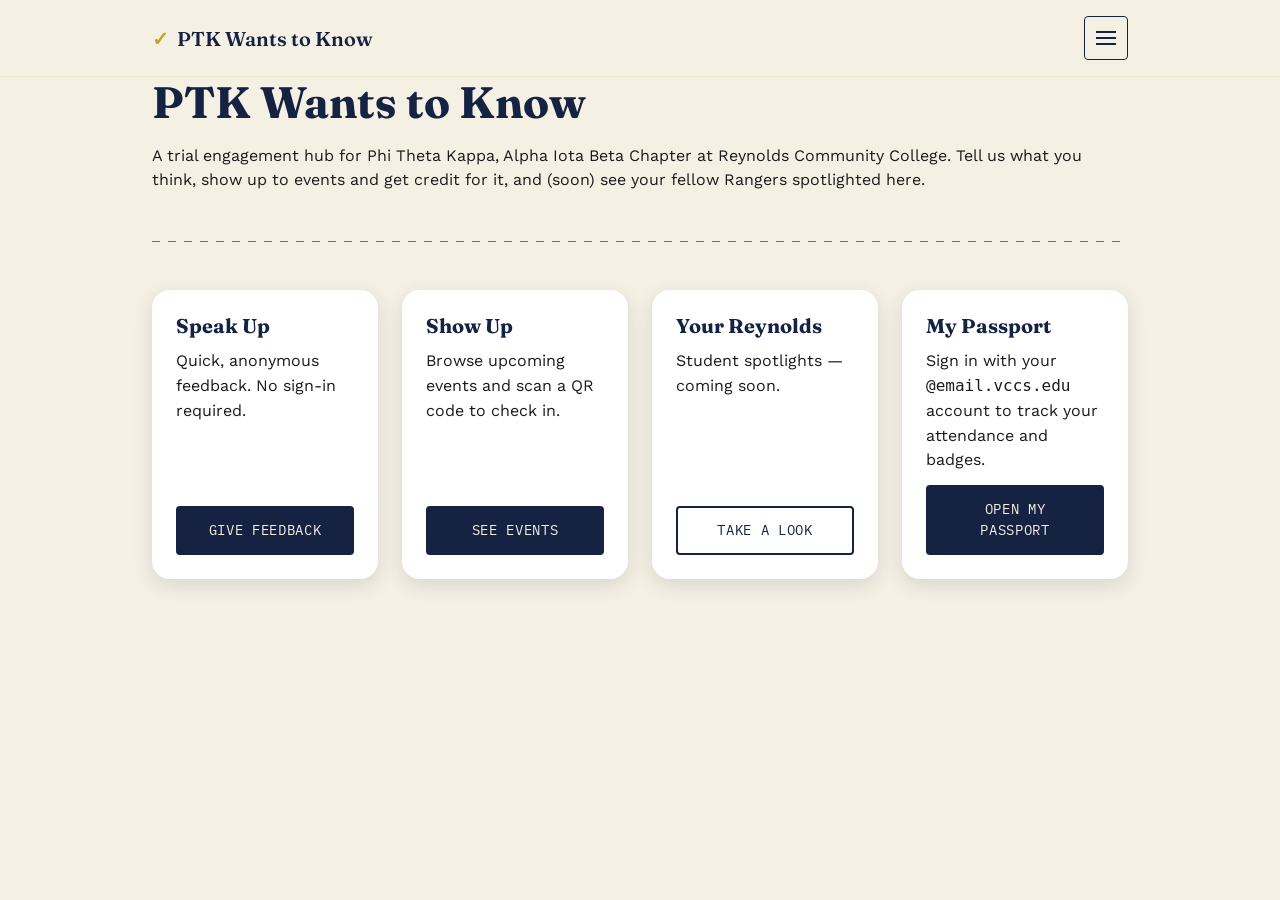
==== index.html @ 83985807 "Phase 5: shared header/nav shell, hub landing page Adds components.css (nav drawer, buttons, cards, " ====
<!doctype html>
<html lang="en">
<head>
  <meta charset="utf-8" />
  <meta name="viewport" content="width=device-width, initial-scale=1" />
  <title>PTK Wants to Know — Alpha Iota Beta</title>
  <meta name="description" content="A trial engagement hub for Phi Theta Kappa, Alpha Iota Beta Chapter at Reynolds Community College: Speak Up, Show Up, Your Reynolds, and My Passport." />
  <link rel="preconnect" href="https://fonts.googleapis.com" />
  <link rel="preconnect" href="https://fonts.gstatic.com" crossorigin />
  <link href="https://fonts.googleapis.com/css2?family=Fraunces:opsz,wght@9..144,400;9..144,600;9..144,700&family=Work+Sans:wght@400;500;600&family=IBM+Plex+Mono:wght@400;600&display=swap" rel="stylesheet" />
  <link rel="stylesheet" href="assets/css/tokens.css" />
  <link rel="stylesheet" href="assets/css/base.css" />
  <link rel="stylesheet" href="assets/css/components.css" />
</head>
<body>
  <a class="skip-link" href="#main">Skip to main content</a>

  <header class="site-header">
    <div class="container site-header__inner">
      <a class="site-header__brand" href="/">
        <span class="site-header__mark" aria-hidden="true">&#x2713;</span>
        PTK Wants to Know
      </a>
      <button type="button" class="nav-toggle" id="nav-toggle" aria-expanded="false" aria-controls="site-drawer">
        <span class="visually-hidden">Open menu</span>
        <span class="nav-toggle__bars" aria-hidden="true"></span>
      </button>
    </div>
  </header>

  <div class="nav-drawer-backdrop" id="nav-drawer-backdrop"></div>
  <nav class="nav-drawer" id="site-drawer" aria-label="Main navigation" aria-hidden="true" inert>
    <button type="button" class="nav-drawer__close" id="nav-drawer-close">Close menu</button>
    <ul>
      <li><a href="/">Hub Home</a></li>
      <li><a href="/speak-up/">Speak Up</a></li>
      <li><a href="/show-up/">Show Up</a></li>
      <li><a href="/your-reynolds/">Your Reynolds</a></li>
      <li><a href="/my-passport/">My Passport</a></li>
    </ul>
  </nav>

  <main id="main" class="container">
    <h1>PTK Wants to Know</h1>
    <p>
      A trial engagement hub for Phi Theta Kappa, Alpha Iota Beta Chapter at
      Reynolds Community College. Tell us what you think, show up to
      events and get credit for it, and (soon) see your fellow Rangers
      spotlighted here.
    </p>

    <hr class="ticket-divider" aria-hidden="true" />

    <div class="card-grid">
      <article class="card">
        <h3>Speak Up</h3>
        <p>Quick, anonymous feedback. No sign-in required.</p>
        <a class="btn" href="/speak-up/">Give feedback</a>
      </article>

      <article class="card">
        <h3>Show Up</h3>
        <p>Browse upcoming events and scan a QR code to check in.</p>
        <a class="btn" href="/show-up/">See events</a>
      </article>

      <article class="card">
        <h3>Your Reynolds</h3>
        <p>Student spotlights — coming soon.</p>
        <a class="btn btn--outline" href="/your-reynolds/">Take a look</a>
      </article>

      <article class="card">
        <h3>My Passport</h3>
        <p>Sign in with your <code>@email.vccs.edu</code> account to track your attendance and badges.</p>
        <a class="btn" href="/my-passport/">Open my passport</a>
      </article>
    </div>
  </main>

  <script src="assets/js/nav.js" defer></script>
</body>
</html>
---- assets/css/tokens.css ----
/* Design tokens for PTK Wants to Know — Alpha Iota Beta trial site.
   Swap values here (not in component CSS) when the real brand kit lands. */
:root {
  /* Palette */
  --color-navy: #152242;
  --color-navy-deep: #0d1730;
  --color-gold: #C9A227;
  --color-gold-light: #E6C863;
  --color-terracotta: #B5563C;
  --color-cream: #F5F0E4;
  --color-cream-dim: #EDE5D2;
  --color-ink: #1A1A1A;

  /* Semantic aliases */
  --color-bg: var(--color-cream);
  --color-bg-alt: var(--color-cream-dim);
  --color-surface: #FFFFFF;
  --color-text: var(--color-ink);
  --color-text-inverse: var(--color-cream);
  --color-accent: var(--color-gold);
  --color-accent-strong: var(--color-terracotta);
  --color-brand: var(--color-navy);
  --color-brand-deep: var(--color-navy-deep);
  --color-focus-ring: var(--color-gold-light);

  /* Type */
  --font-display: "Fraunces", Georgia, serif;
  --font-body: "Work Sans", system-ui, sans-serif;
  --font-mono: "IBM Plex Mono", ui-monospace, monospace;

  /* Spacing scale */
  --space-1: 0.25rem;
  --space-2: 0.5rem;
  --space-3: 0.75rem;
  --space-4: 1rem;
  --space-5: 1.5rem;
  --space-6: 2rem;
  --space-7: 3rem;
  --space-8: 4rem;

  /* Radii / misc */
  --radius-sm: 4px;
  --radius-md: 10px;
  --radius-lg: 18px;
  --shadow-card: 0 6px 20px rgba(13, 23, 48, 0.12);
  --nav-drawer-width: min(20rem, 85vw);
}
---- assets/css/base.css ----
/* Reset, typography, and layout primitives shared across every page. */

*,
*::before,
*::after {
  box-sizing: border-box;
}

html {
  -webkit-text-size-adjust: 100%;
}

body {
  margin: 0;
  min-height: 100vh;
  background: var(--color-bg);
  color: var(--color-text);
  font-family: var(--font-body);
  line-height: 1.55;
  font-size: 1rem;
}

h1, h2, h3, h4 {
  font-family: var(--font-display);
  line-height: 1.15;
  margin: 0 0 var(--space-4);
  color: var(--color-brand);
}

h1 { font-size: clamp(1.9rem, 4vw, 2.75rem); }
h2 { font-size: clamp(1.5rem, 3vw, 2rem); }
h3 { font-size: 1.25rem; }

p { margin: 0 0 var(--space-4); }

a {
  color: var(--color-accent-strong);
}

img {
  max-width: 100%;
  display: block;
}

label, .label, .tag {
  font-family: var(--font-mono);
  text-transform: uppercase;
  letter-spacing: 0.06em;
  font-size: 0.75rem;
}

button, input, textarea, select {
  font-family: inherit;
  font-size: 1rem;
}

/* Visible only to keyboard/assistive-tech users until focused */
.skip-link {
  position: absolute;
  left: -9999px;
  top: 0;
  z-index: 1000;
  background: var(--color-brand-deep);
  color: var(--color-text-inverse);
  padding: var(--space-3) var(--space-4);
  border-radius: var(--radius-sm);
}

.skip-link:focus {
  left: var(--space-3);
  top: var(--space-3);
}

.visually-hidden {
  position: absolute;
  width: 1px;
  height: 1px;
  padding: 0;
  margin: -1px;
  overflow: hidden;
  clip: rect(0, 0, 0, 0);
  white-space: nowrap;
  border: 0;
}

:focus-visible {
  outline: 3px solid var(--color-focus-ring);
  outline-offset: 2px;
}

.container {
  width: 100%;
  max-width: 64rem;
  margin: 0 auto;
  padding: 0 var(--space-5);
}

main {
  padding-block: var(--space-7);
}

@media (max-width: 30em) {
  main { padding-block: var(--space-6); }
  .container { padding: 0 var(--space-4); }
}
---- assets/css/components.css ----
/* Shared components: header/nav drawer, buttons, cards, ticket divider,
   form fields. Reused across every page. */

/* --- Header + hamburger drawer nav --- */
.site-header {
  position: sticky;
  top: 0;
  background: var(--color-bg);
  border-bottom: 1px solid var(--color-bg-alt);
  z-index: 500;
}

.site-header__inner {
  display: flex;
  align-items: center;
  justify-content: space-between;
  padding-block: var(--space-4);
}

.site-header__brand {
  font-family: var(--font-display);
  font-size: 1.25rem;
  font-weight: 600;
  text-decoration: none;
  color: var(--color-brand);
  display: flex;
  align-items: center;
  gap: var(--space-2);
}

.site-header__mark {
  color: var(--color-gold);
}

.nav-toggle {
  width: 2.75rem;
  height: 2.75rem;
  display: grid;
  place-items: center;
  background: transparent;
  border: 1px solid var(--color-brand);
  border-radius: var(--radius-sm);
  cursor: pointer;
  position: relative;
  flex-shrink: 0;
}

.nav-toggle__bars,
.nav-toggle__bars::before,
.nav-toggle__bars::after {
  content: "";
  display: block;
  width: 1.25rem;
  height: 2px;
  background: var(--color-brand);
  position: absolute;
}

.nav-toggle__bars::before { transform: translateY(-6px); }
.nav-toggle__bars::after { transform: translateY(6px); }

.nav-drawer-backdrop {
  position: fixed;
  inset: 0;
  background: rgba(13, 23, 48, 0.55);
  opacity: 0;
  pointer-events: none;
  transition: opacity 0.25s ease;
  z-index: 900;
}

.nav-drawer-backdrop.is-open {
  opacity: 1;
  pointer-events: auto;
}

.nav-drawer {
  position: fixed;
  inset-block: 0;
  left: 0;
  width: var(--nav-drawer-width);
  background: var(--color-brand-deep);
  color: var(--color-text-inverse);
  transform: translateX(-100%);
  transition: transform 0.25s ease;
  z-index: 1000;
  padding: var(--space-7) var(--space-5) var(--space-5);
  overflow-y: auto;
}

.nav-drawer.is-open {
  transform: translateX(0);
}

.nav-drawer ul {
  list-style: none;
  padding: 0;
  margin: 0;
  display: flex;
  flex-direction: column;
  gap: var(--space-5);
}

.nav-drawer a {
  color: var(--color-text-inverse);
  font-family: var(--font-display);
  font-size: 1.15rem;
  text-decoration: none;
}

.nav-drawer a:hover,
.nav-drawer a:focus-visible {
  color: var(--color-gold-light);
}

.nav-drawer__close {
  background: transparent;
  border: 1px solid var(--color-text-inverse);
  color: var(--color-text-inverse);
  border-radius: var(--radius-sm);
  padding: var(--space-2) var(--space-3);
  margin-bottom: var(--space-6);
  cursor: pointer;
  font-family: var(--font-mono);
  font-size: 0.8rem;
}

/* --- Buttons --- */
.btn {
  display: inline-block;
  padding: var(--space-3) var(--space-5);
  border-radius: var(--radius-sm);
  border: 2px solid var(--color-brand);
  background: var(--color-brand);
  color: var(--color-text-inverse);
  font-family: var(--font-mono);
  text-transform: uppercase;
  letter-spacing: 0.05em;
  font-size: 0.85rem;
  text-decoration: none;
  cursor: pointer;
  text-align: center;
}

.btn:hover,
.btn:focus-visible {
  background: var(--color-brand-deep);
  border-color: var(--color-brand-deep);
}

.btn--outline {
  background: transparent;
  color: var(--color-brand);
}

.btn--outline:hover,
.btn--outline:focus-visible {
  background: var(--color-brand);
  color: var(--color-text-inverse);
}

/* --- Cards --- */
.card-grid {
  display: grid;
  gap: var(--space-5);
  grid-template-columns: repeat(auto-fit, minmax(14rem, 1fr));
}

.card {
  background: var(--color-surface);
  border-radius: var(--radius-lg);
  box-shadow: var(--shadow-card);
  padding: var(--space-5);
  display: flex;
  flex-direction: column;
  gap: var(--space-3);
}

.card h3 {
  margin: 0;
}

.card p {
  margin: 0;
  flex-grow: 1;
}

/* --- Perforated ticket divider --- */
.ticket-divider {
  border: none;
  height: 1px;
  background-image: repeating-linear-gradient(
    to right,
    var(--color-terracotta) 0 8px,
    transparent 8px 16px
  );
  margin: var(--space-7) 0;
}

/* --- Form fields (shared by Speak Up + any future forms) --- */
.field {
  display: flex;
  flex-direction: column;
  gap: var(--space-2);
  margin-bottom: var(--space-4);
}

.field input,
.field textarea,
.field select {
  padding: var(--space-3);
  border: 1px solid var(--color-brand);
  border-radius: var(--radius-sm);
  background: var(--color-surface);
  color: var(--color-text);
  font-family: var(--font-body);
}

.field textarea {
  resize: vertical;
  min-height: 6rem;
}

@media (max-width: 30em) {
  .nav-drawer {
    width: min(var(--nav-drawer-width), 100vw);
  }
}
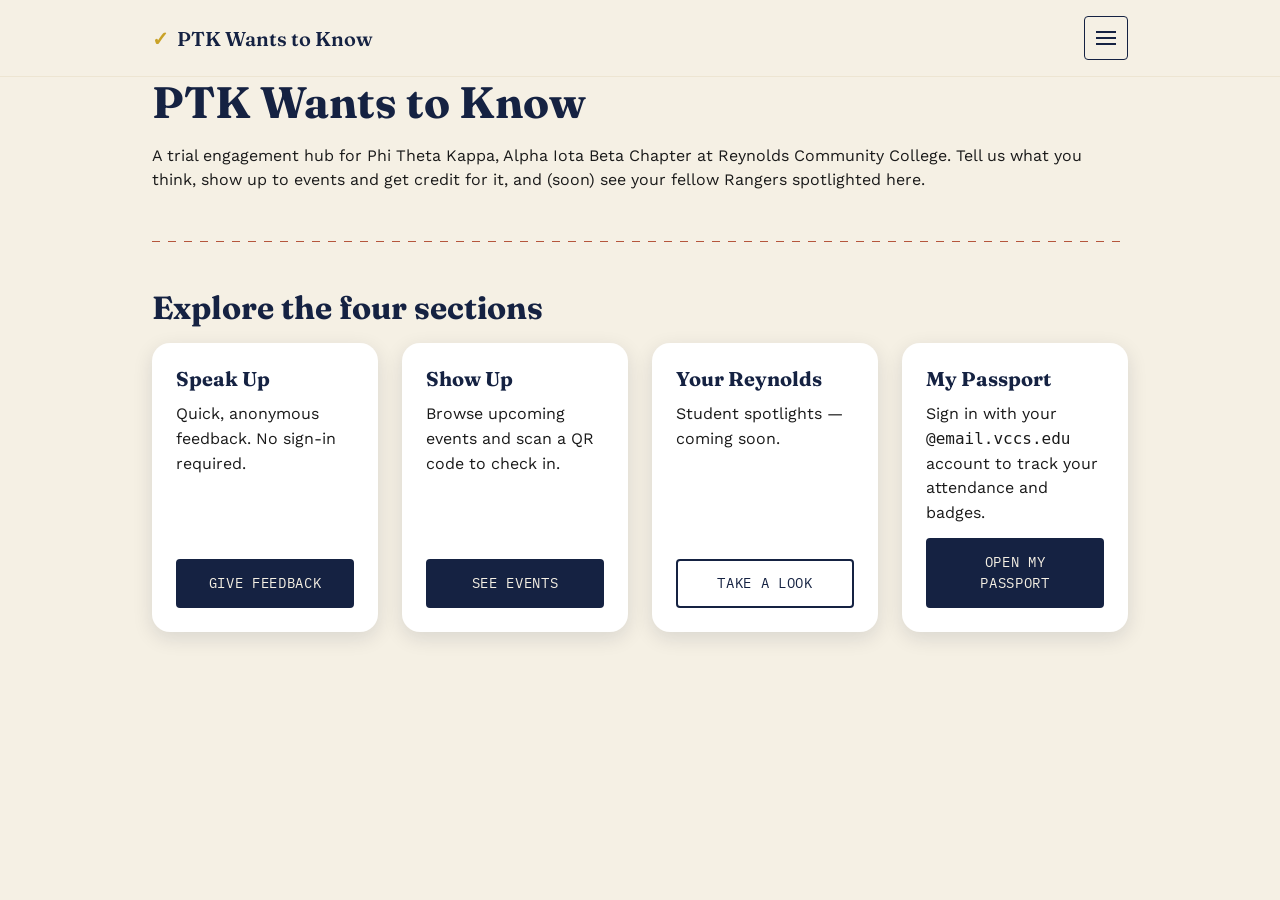
==== commit 931c009f: "Phase 10: accessibility, contrast, and responsive polish - Fix WCAG AA failure: default body-text li" ====
--- a/index.html
+++ b/index.html
@@ -5,6 +5,7 @@
   <meta name="viewport" content="width=device-width, initial-scale=1" />
   <title>PTK Wants to Know — Alpha Iota Beta</title>
   <meta name="description" content="A trial engagement hub for Phi Theta Kappa, Alpha Iota Beta Chapter at Reynolds Community College: Speak Up, Show Up, Your Reynolds, and My Passport." />
+  <link rel="icon" type="image/svg+xml" href="assets/img/favicon.svg" />
   <link rel="preconnect" href="https://fonts.googleapis.com" />
   <link rel="preconnect" href="https://fonts.gstatic.com" crossorigin />
   <link href="https://fonts.googleapis.com/css2?family=Fraunces:opsz,wght@9..144,400;9..144,600;9..144,700&family=Work+Sans:wght@400;500;600&family=IBM+Plex+Mono:wght@400;600&display=swap" rel="stylesheet" />
@@ -51,6 +52,7 @@
 
     <hr class="ticket-divider" aria-hidden="true" />
 
+    <h2>Explore the four sections</h2>
     <div class="card-grid">
       <article class="card">
         <h3>Speak Up</h3>
--- a/assets/css/tokens.css
+++ b/assets/css/tokens.css
@@ -19,6 +19,10 @@
   --color-text-inverse: var(--color-cream);
   --color-accent: var(--color-gold);
   --color-accent-strong: var(--color-terracotta);
+  /* Darkened terracotta for body-size text links — plain terracotta is
+     only 4.23:1 on cream (fails WCAG AA 4.5:1 for normal text); this hits
+     5.37:1. Keep --color-terracotta as-is for large text/decorative use. */
+  --color-link: #9C4A33;
   --color-brand: var(--color-navy);
   --color-brand-deep: var(--color-navy-deep);
   --color-focus-ring: var(--color-gold-light);
--- a/assets/css/base.css
+++ b/assets/css/base.css
@@ -34,7 +34,7 @@
 p { margin: 0 0 var(--space-4); }
 
 a {
-  color: var(--color-accent-strong);
+  color: var(--color-link);
 }
 
 img {
--- a/assets/css/components.css
+++ b/assets/css/components.css
@@ -208,6 +208,7 @@
 .field input,
 .field textarea,
 .field select {
+  width: 100%;
   padding: var(--space-3);
   border: 1px solid var(--color-brand);
   border-radius: var(--radius-sm);
@@ -219,10 +220,48 @@
 .field textarea {
   resize: vertical;
   min-height: 6rem;
+}
+
+.qr-wrap svg {
+  width: 100%;
+  max-width: 11rem;
+  height: auto;
+  display: block;
+  margin: 0 auto;
+}
+
+.passport-total-count {
+  font-family: var(--font-display);
+  font-size: 3rem;
+  font-weight: 600;
+  color: var(--color-accent-strong);
+  margin: 0;
+}
+
+.milestone-card--locked {
+  opacity: 0.55;
+}
+
+.form-error {
+  background: #f6dede;
+  color: #6b1a1a;
+  border-radius: var(--radius-sm);
+  padding: var(--space-3) var(--space-4);
+  margin-bottom: var(--space-4);
 }
 
 @media (max-width: 30em) {
   .nav-drawer {
     width: min(var(--nav-drawer-width), 100vw);
   }
-}
+
+  .site-header__brand {
+    font-size: 1.05rem;
+  }
+}
+
+@media (max-width: 22em) {
+  .site-header__brand {
+    font-size: 0.95rem;
+  }
+}
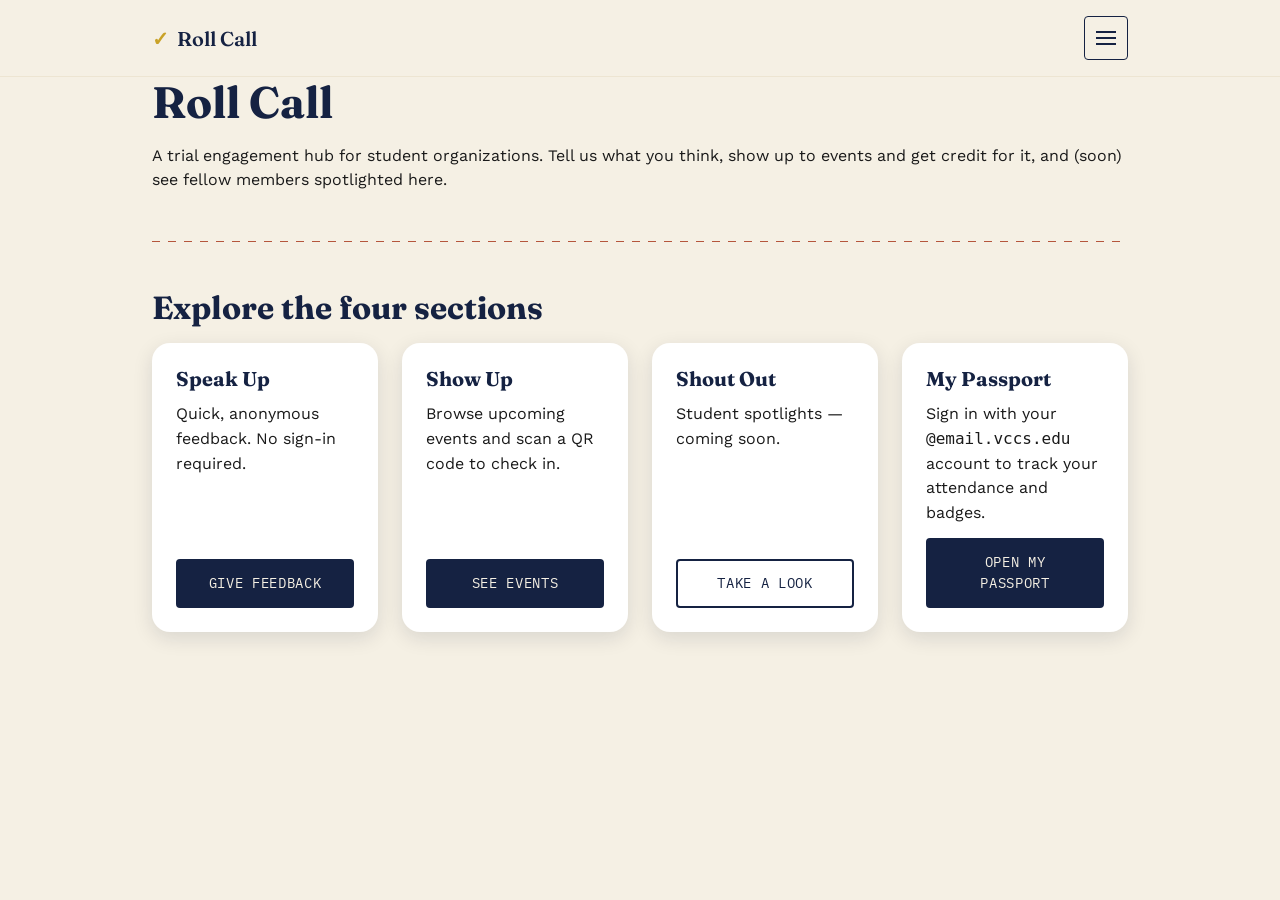
==== commit 514c2f3b: "Phase 12: rebrand to Roll Call, retire PTK/Reynolds naming Content-only rebrand per user request (no" ====
--- a/index.html
+++ b/index.html
@@ -3,8 +3,8 @@
 <head>
   <meta charset="utf-8" />
   <meta name="viewport" content="width=device-width, initial-scale=1" />
-  <title>PTK Wants to Know — Alpha Iota Beta</title>
-  <meta name="description" content="A trial engagement hub for Phi Theta Kappa, Alpha Iota Beta Chapter at Reynolds Community College: Speak Up, Show Up, Your Reynolds, and My Passport." />
+  <title>Roll Call — a campus engagement trial</title>
+  <meta name="description" content="A trial engagement hub for student organizations: Speak Up, Show Up, Shout Out, and My Passport." />
   <link rel="icon" type="image/svg+xml" href="assets/img/favicon.svg" />
   <link rel="preconnect" href="https://fonts.googleapis.com" />
   <link rel="preconnect" href="https://fonts.gstatic.com" crossorigin />
@@ -20,7 +20,7 @@
     <div class="container site-header__inner">
       <a class="site-header__brand" href="/">
         <span class="site-header__mark" aria-hidden="true">&#x2713;</span>
-        PTK Wants to Know
+        Roll Call
       </a>
       <button type="button" class="nav-toggle" id="nav-toggle" aria-expanded="false" aria-controls="site-drawer">
         <span class="visually-hidden">Open menu</span>
@@ -36,18 +36,17 @@
       <li><a href="/">Hub Home</a></li>
       <li><a href="/speak-up/">Speak Up</a></li>
       <li><a href="/show-up/">Show Up</a></li>
-      <li><a href="/your-reynolds/">Your Reynolds</a></li>
+      <li><a href="/shout-out/">Shout Out</a></li>
       <li><a href="/my-passport/">My Passport</a></li>
     </ul>
   </nav>
 
   <main id="main" class="container">
-    <h1>PTK Wants to Know</h1>
+    <h1>Roll Call</h1>
     <p>
-      A trial engagement hub for Phi Theta Kappa, Alpha Iota Beta Chapter at
-      Reynolds Community College. Tell us what you think, show up to
-      events and get credit for it, and (soon) see your fellow Rangers
-      spotlighted here.
+      A trial engagement hub for student organizations. Tell us what you
+      think, show up to events and get credit for it, and (soon) see
+      fellow members spotlighted here.
     </p>
 
     <hr class="ticket-divider" aria-hidden="true" />
@@ -67,9 +66,9 @@
       </article>
 
       <article class="card">
-        <h3>Your Reynolds</h3>
+        <h3>Shout Out</h3>
         <p>Student spotlights — coming soon.</p>
-        <a class="btn btn--outline" href="/your-reynolds/">Take a look</a>
+        <a class="btn btn--outline" href="/shout-out/">Take a look</a>
       </article>
 
       <article class="card">
--- a/assets/css/tokens.css
+++ b/assets/css/tokens.css
@@ -1,4 +1,4 @@
-/* Design tokens for PTK Wants to Know — Alpha Iota Beta trial site.
+/* Design tokens for Roll Call — a campus engagement trial site.
    Swap values here (not in component CSS) when the real brand kit lands. */
 :root {
   /* Palette */
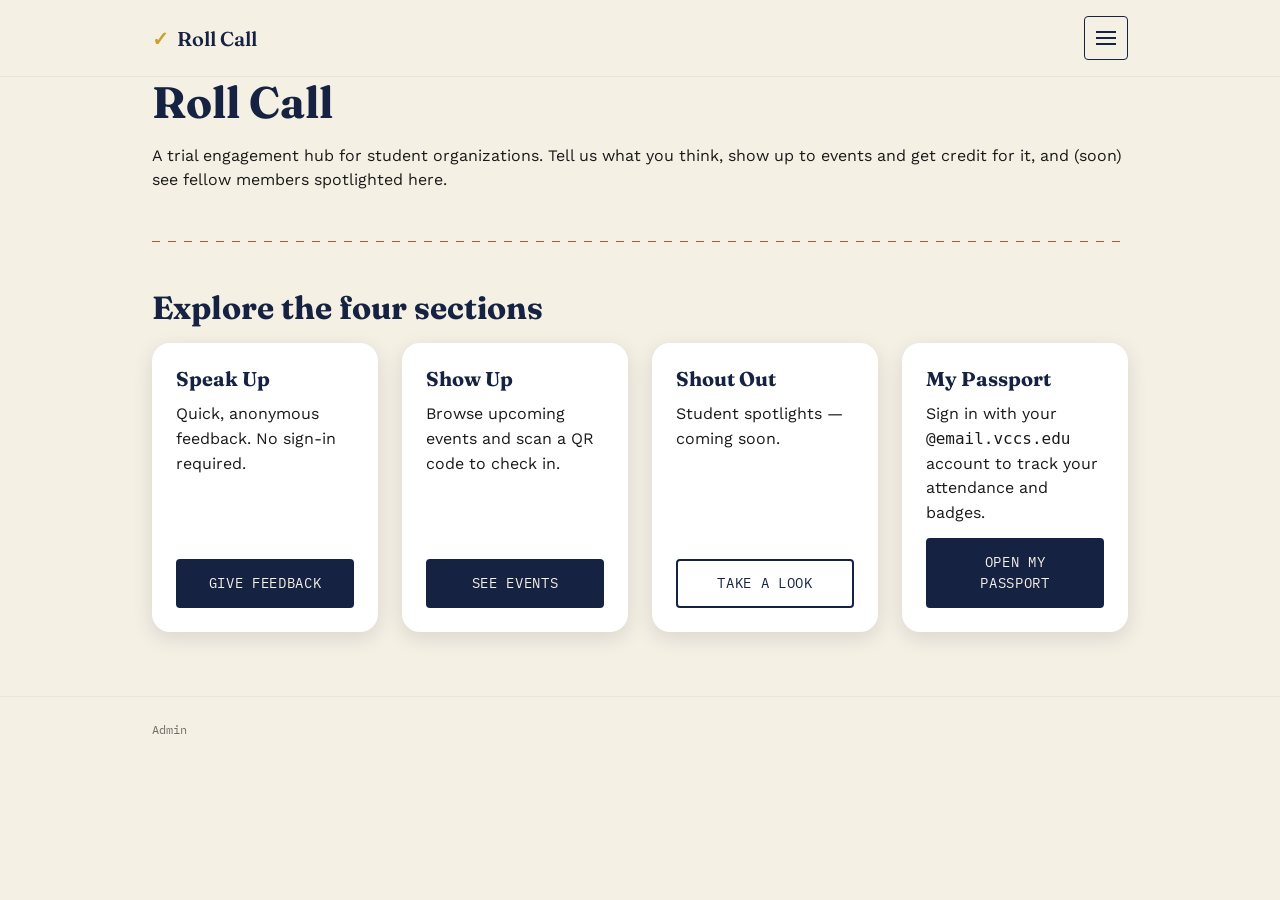
==== commit bf1673e6: "Phase 14: admin shell, Events management, QR relocation Fixes a rules bug from Phase 13: admins/{uid" ====
--- a/index.html
+++ b/index.html
@@ -79,6 +79,12 @@
     </div>
   </main>
 
+  <footer class="site-footer">
+    <div class="container">
+      <a href="/admin/">Admin</a>
+    </div>
+  </footer>
+
   <script src="assets/js/nav.js" defer></script>
 </body>
 </html>
--- a/assets/css/components.css
+++ b/assets/css/components.css
@@ -1,5 +1,25 @@
 /* Shared components: header/nav drawer, buttons, cards, ticket divider,
    form fields. Reused across every page. */
+
+/* --- Footer --- */
+.site-footer {
+  margin-top: var(--space-8);
+  padding: var(--space-5) 0;
+  border-top: 1px solid var(--color-bg-alt);
+  font-family: var(--font-mono);
+  font-size: 0.75rem;
+}
+
+.site-footer a {
+  color: var(--color-text);
+  opacity: 0.6;
+  text-decoration: none;
+}
+
+.site-footer a:hover,
+.site-footer a:focus-visible {
+  opacity: 1;
+}
 
 /* --- Header + hamburger drawer nav --- */
 .site-header {
@@ -265,3 +285,42 @@
     font-size: 0.95rem;
   }
 }
+
+/* --- Admin: event action row + printable QR view --- */
+.admin-event-actions {
+  display: flex;
+  flex-wrap: wrap;
+  gap: var(--space-2);
+}
+
+.admin-qr-print-inner {
+  text-align: center;
+  padding-top: var(--space-4);
+}
+
+.admin-qr-print-inner .qr-wrap svg,
+.admin-qr-print .qr-wrap svg {
+  max-width: 14rem;
+}
+
+@media print {
+  body * {
+    visibility: hidden;
+  }
+
+  .admin-qr-print-inner,
+  .admin-qr-print-inner * {
+    visibility: visible;
+  }
+
+  .admin-qr-print-inner {
+    position: fixed;
+    top: 0;
+    left: 0;
+    width: 100%;
+  }
+
+  .admin-qr-print-inner button {
+    display: none;
+  }
+}
